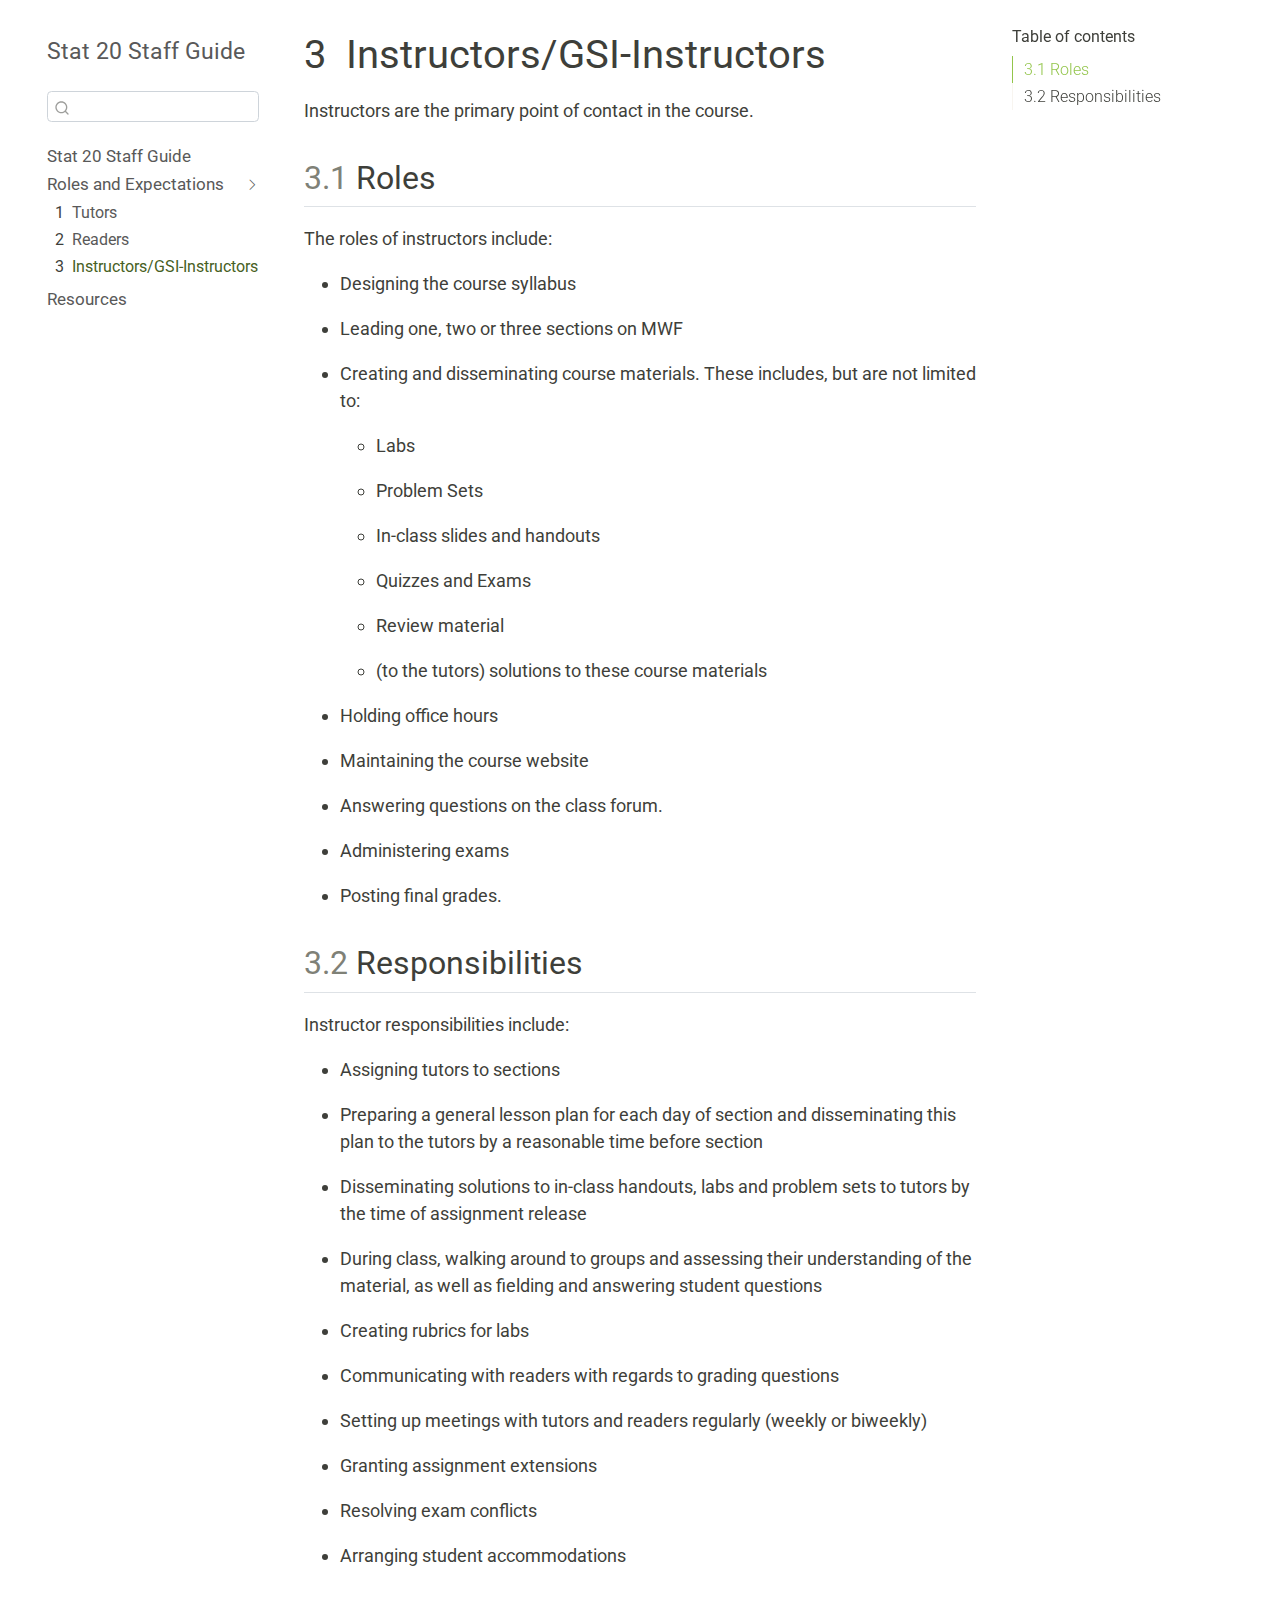
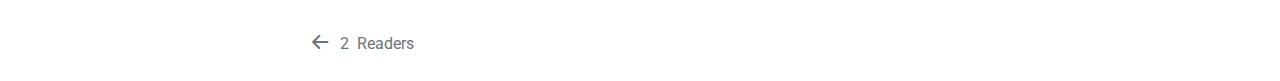
==== instructors.html @ 088738c9 "Built site for gh-pages" ====
<!DOCTYPE html>
<html xmlns="http://www.w3.org/1999/xhtml" lang="en" xml:lang="en"><head>

<meta charset="utf-8">
<meta name="generator" content="quarto-1.2.280">

<meta name="viewport" content="width=device-width, initial-scale=1.0, user-scalable=yes">


<title>Stat 20 Staff Guide - 3&nbsp; Instructors/GSI-Instructors</title>
<style>
code{white-space: pre-wrap;}
span.smallcaps{font-variant: small-caps;}
div.columns{display: flex; gap: min(4vw, 1.5em);}
div.column{flex: auto; overflow-x: auto;}
div.hanging-indent{margin-left: 1.5em; text-indent: -1.5em;}
ul.task-list{list-style: none;}
ul.task-list li input[type="checkbox"] {
  width: 0.8em;
  margin: 0 0.8em 0.2em -1.6em;
  vertical-align: middle;
}
</style>


<script src="site_libs/quarto-nav/quarto-nav.js"></script>
<script src="site_libs/quarto-nav/headroom.min.js"></script>
<script src="site_libs/clipboard/clipboard.min.js"></script>
<script src="site_libs/quarto-search/autocomplete.umd.js"></script>
<script src="site_libs/quarto-search/fuse.min.js"></script>
<script src="site_libs/quarto-search/quarto-search.js"></script>
<meta name="quarto:offset" content="./">
<link href="./readers.html" rel="prev">
<script src="site_libs/quarto-html/quarto.js"></script>
<script src="site_libs/quarto-html/popper.min.js"></script>
<script src="site_libs/quarto-html/tippy.umd.min.js"></script>
<script src="site_libs/quarto-html/anchor.min.js"></script>
<link href="site_libs/quarto-html/tippy.css" rel="stylesheet">
<link href="site_libs/quarto-html/quarto-syntax-highlighting.css" rel="stylesheet" id="quarto-text-highlighting-styles">
<script src="site_libs/bootstrap/bootstrap.min.js"></script>
<link href="site_libs/bootstrap/bootstrap-icons.css" rel="stylesheet">
<link href="site_libs/bootstrap/bootstrap.min.css" rel="stylesheet" id="quarto-bootstrap" data-mode="light">
<script id="quarto-search-options" type="application/json">{
  "location": "sidebar",
  "copy-button": false,
  "collapse-after": 3,
  "panel-placement": "start",
  "type": "textbox",
  "limit": 20,
  "language": {
    "search-no-results-text": "No results",
    "search-matching-documents-text": "matching documents",
    "search-copy-link-title": "Copy link to search",
    "search-hide-matches-text": "Hide additional matches",
    "search-more-match-text": "more match in this document",
    "search-more-matches-text": "more matches in this document",
    "search-clear-button-title": "Clear",
    "search-detached-cancel-button-title": "Cancel",
    "search-submit-button-title": "Submit"
  }
}</script>


</head>

<body class="nav-sidebar floating">

<div id="quarto-search-results"></div>
  <header id="quarto-header" class="headroom fixed-top">
  <nav class="quarto-secondary-nav" data-bs-toggle="collapse" data-bs-target="#quarto-sidebar" aria-controls="quarto-sidebar" aria-expanded="false" aria-label="Toggle sidebar navigation" onclick="if (window.quartoToggleHeadroom) { window.quartoToggleHeadroom(); }">
    <div class="container-fluid d-flex justify-content-between">
      <h1 class="quarto-secondary-nav-title"><span class="chapter-number">3</span>&nbsp; <span class="chapter-title">Instructors/GSI-Instructors</span></h1>
      <button type="button" class="quarto-btn-toggle btn" aria-label="Show secondary navigation">
        <i class="bi bi-chevron-right"></i>
      </button>
    </div>
  </nav>
</header>
<!-- content -->
<div id="quarto-content" class="quarto-container page-columns page-rows-contents page-layout-article">
<!-- sidebar -->
  <nav id="quarto-sidebar" class="sidebar collapse sidebar-navigation floating overflow-auto">
    <div class="pt-lg-2 mt-2 text-left sidebar-header">
    <div class="sidebar-title mb-0 py-0">
      <a href="./">Stat 20 Staff Guide</a> 
    </div>
      </div>
      <div class="mt-2 flex-shrink-0 align-items-center">
        <div class="sidebar-search">
        <div id="quarto-search" class="" title="Search"></div>
        </div>
      </div>
    <div class="sidebar-menu-container"> 
    <ul class="list-unstyled mt-1">
        <li class="sidebar-item">
  <div class="sidebar-item-container"> 
  <a href="./index.html" class="sidebar-item-text sidebar-link">Stat 20 Staff Guide</a>
  </div>
</li>
        <li class="sidebar-item sidebar-item-section">
      <div class="sidebar-item-container"> 
            <a class="sidebar-item-text sidebar-link text-start" data-bs-toggle="collapse" data-bs-target="#quarto-sidebar-section-1" aria-expanded="true">Roles and Expectations</a>
          <a class="sidebar-item-toggle text-start" data-bs-toggle="collapse" data-bs-target="#quarto-sidebar-section-1" aria-expanded="true">
            <i class="bi bi-chevron-right ms-2"></i>
          </a> 
      </div>
      <ul id="quarto-sidebar-section-1" class="collapse list-unstyled sidebar-section depth1 show">  
          <li class="sidebar-item">
  <div class="sidebar-item-container"> 
  <a href="./tutors.html" class="sidebar-item-text sidebar-link"><span class="chapter-number">1</span>&nbsp; <span class="chapter-title">Tutors</span></a>
  </div>
</li>
          <li class="sidebar-item">
  <div class="sidebar-item-container"> 
  <a href="./readers.html" class="sidebar-item-text sidebar-link"><span class="chapter-number">2</span>&nbsp; <span class="chapter-title">Readers</span></a>
  </div>
</li>
          <li class="sidebar-item">
  <div class="sidebar-item-container"> 
  <a href="./instructors.html" class="sidebar-item-text sidebar-link active"><span class="chapter-number">3</span>&nbsp; <span class="chapter-title">Instructors/GSI-Instructors</span></a>
  </div>
</li>
      </ul>
  </li>
        <li class="sidebar-item sidebar-item-section">
      <span class="sidebar-item-text sidebar-link text-start">Resources</span>
  </li>
    </ul>
    </div>
</nav>
<!-- margin-sidebar -->
    <div id="quarto-margin-sidebar" class="sidebar margin-sidebar">
        <nav id="TOC" role="doc-toc" class="toc-active">
    <h2 id="toc-title">Table of contents</h2>
   
  <ul>
  <li><a href="#roles" id="toc-roles" class="nav-link active" data-scroll-target="#roles"><span class="toc-section-number">3.1</span>  Roles</a></li>
  <li><a href="#responsibilities" id="toc-responsibilities" class="nav-link" data-scroll-target="#responsibilities"><span class="toc-section-number">3.2</span>  Responsibilities</a></li>
  </ul>
</nav>
    </div>
<!-- main -->
<main class="content" id="quarto-document-content">

<header id="title-block-header" class="quarto-title-block default">
<div class="quarto-title">
<h1 class="title d-none d-lg-block"><span class="chapter-number">3</span>&nbsp; <span class="chapter-title">Instructors/GSI-Instructors</span></h1>
</div>



<div class="quarto-title-meta">

    
  
    
  </div>
  

</header>

<p>Instructors are the primary point of contact in the course.</p>
<section id="roles" class="level2" data-number="3.1">
<h2 data-number="3.1" class="anchored" data-anchor-id="roles"><span class="header-section-number">3.1</span> Roles</h2>
<p>The roles of instructors include:</p>
<ul>
<li><p>Designing the course syllabus</p></li>
<li><p>Leading one, two or three sections on MWF</p></li>
<li><p>Creating and disseminating course materials. These includes, but are not limited to:</p>
<ul>
<li><p>Labs</p></li>
<li><p>Problem Sets</p></li>
<li><p>In-class slides and handouts</p></li>
<li><p>Quizzes and Exams</p></li>
<li><p>Review material</p></li>
<li><p>(to the tutors) solutions to these course materials</p></li>
</ul></li>
<li><p>Holding office hours</p></li>
<li><p>Maintaining the course website</p></li>
<li><p>Answering questions on the class forum.</p></li>
<li><p>Administering exams</p></li>
<li><p>Posting final grades.</p></li>
</ul>
</section>
<section id="responsibilities" class="level2" data-number="3.2">
<h2 data-number="3.2" class="anchored" data-anchor-id="responsibilities"><span class="header-section-number">3.2</span> Responsibilities</h2>
<p>Instructor responsibilities include:</p>
<ul>
<li><p>Assigning tutors to sections</p></li>
<li><p>Preparing a general lesson plan for each day of section and disseminating this plan to the tutors by a reasonable time before section</p></li>
<li><p>Disseminating solutions to in-class handouts, labs and problem sets to tutors by the time of assignment release</p></li>
<li><p>During class, walking around to groups and assessing their understanding of the material, as well as fielding and answering student questions</p></li>
<li><p>Creating rubrics for labs</p></li>
<li><p>Communicating with readers with regards to grading questions</p></li>
<li><p>Setting up meetings with tutors and readers regularly (weekly or biweekly)</p></li>
<li><p>Granting assignment extensions</p></li>
<li><p>Resolving exam conflicts</p></li>
<li><p>Arranging student accommodations</p></li>
</ul>


</section>

</main> <!-- /main -->
<script id="quarto-html-after-body" type="application/javascript">
window.document.addEventListener("DOMContentLoaded", function (event) {
  const toggleBodyColorMode = (bsSheetEl) => {
    const mode = bsSheetEl.getAttribute("data-mode");
    const bodyEl = window.document.querySelector("body");
    if (mode === "dark") {
      bodyEl.classList.add("quarto-dark");
      bodyEl.classList.remove("quarto-light");
    } else {
      bodyEl.classList.add("quarto-light");
      bodyEl.classList.remove("quarto-dark");
    }
  }
  const toggleBodyColorPrimary = () => {
    const bsSheetEl = window.document.querySelector("link#quarto-bootstrap");
    if (bsSheetEl) {
      toggleBodyColorMode(bsSheetEl);
    }
  }
  toggleBodyColorPrimary();  
  const icon = "";
  const anchorJS = new window.AnchorJS();
  anchorJS.options = {
    placement: 'right',
    icon: icon
  };
  anchorJS.add('.anchored');
  const clipboard = new window.ClipboardJS('.code-copy-button', {
    target: function(trigger) {
      return trigger.previousElementSibling;
    }
  });
  clipboard.on('success', function(e) {
    // button target
    const button = e.trigger;
    // don't keep focus
    button.blur();
    // flash "checked"
    button.classList.add('code-copy-button-checked');
    var currentTitle = button.getAttribute("title");
    button.setAttribute("title", "Copied!");
    let tooltip;
    if (window.bootstrap) {
      button.setAttribute("data-bs-toggle", "tooltip");
      button.setAttribute("data-bs-placement", "left");
      button.setAttribute("data-bs-title", "Copied!");
      tooltip = new bootstrap.Tooltip(button, 
        { trigger: "manual", 
          customClass: "code-copy-button-tooltip",
          offset: [0, -8]});
      tooltip.show();    
    }
    setTimeout(function() {
      if (tooltip) {
        tooltip.hide();
        button.removeAttribute("data-bs-title");
        button.removeAttribute("data-bs-toggle");
        button.removeAttribute("data-bs-placement");
      }
      button.setAttribute("title", currentTitle);
      button.classList.remove('code-copy-button-checked');
    }, 1000);
    // clear code selection
    e.clearSelection();
  });
  function tippyHover(el, contentFn) {
    const config = {
      allowHTML: true,
      content: contentFn,
      maxWidth: 500,
      delay: 100,
      arrow: false,
      appendTo: function(el) {
          return el.parentElement;
      },
      interactive: true,
      interactiveBorder: 10,
      theme: 'quarto',
      placement: 'bottom-start'
    };
    window.tippy(el, config); 
  }
  const noterefs = window.document.querySelectorAll('a[role="doc-noteref"]');
  for (var i=0; i<noterefs.length; i++) {
    const ref = noterefs[i];
    tippyHover(ref, function() {
      // use id or data attribute instead here
      let href = ref.getAttribute('data-footnote-href') || ref.getAttribute('href');
      try { href = new URL(href).hash; } catch {}
      const id = href.replace(/^#\/?/, "");
      const note = window.document.getElementById(id);
      return note.innerHTML;
    });
  }
  const findCites = (el) => {
    const parentEl = el.parentElement;
    if (parentEl) {
      const cites = parentEl.dataset.cites;
      if (cites) {
        return {
          el,
          cites: cites.split(' ')
        };
      } else {
        return findCites(el.parentElement)
      }
    } else {
      return undefined;
    }
  };
  var bibliorefs = window.document.querySelectorAll('a[role="doc-biblioref"]');
  for (var i=0; i<bibliorefs.length; i++) {
    const ref = bibliorefs[i];
    const citeInfo = findCites(ref);
    if (citeInfo) {
      tippyHover(citeInfo.el, function() {
        var popup = window.document.createElement('div');
        citeInfo.cites.forEach(function(cite) {
          var citeDiv = window.document.createElement('div');
          citeDiv.classList.add('hanging-indent');
          citeDiv.classList.add('csl-entry');
          var biblioDiv = window.document.getElementById('ref-' + cite);
          if (biblioDiv) {
            citeDiv.innerHTML = biblioDiv.innerHTML;
          }
          popup.appendChild(citeDiv);
        });
        return popup.innerHTML;
      });
    }
  }
});
</script>
<nav class="page-navigation">
  <div class="nav-page nav-page-previous">
      <a href="./readers.html" class="pagination-link">
        <i class="bi bi-arrow-left-short"></i> <span class="nav-page-text"><span class="chapter-number">2</span>&nbsp; <span class="chapter-title">Readers</span></span>
      </a>          
  </div>
  <div class="nav-page nav-page-next">
  </div>
</nav>
</div> <!-- /content -->



</body></html>
---- site_libs/quarto-html/tippy.css ----
.tippy-box[data-animation=fade][data-state=hidden]{opacity:0}[data-tippy-root]{max-width:calc(100vw - 10px)}.tippy-box{position:relative;background-color:#333;color:#fff;border-radius:4px;font-size:14px;line-height:1.4;white-space:normal;outline:0;transition-property:transform,visibility,opacity}.tippy-box[data-placement^=top]>.tippy-arrow{bottom:0}.tippy-box[data-placement^=top]>.tippy-arrow:before{bottom:-7px;left:0;border-width:8px 8px 0;border-top-color:initial;transform-origin:center top}.tippy-box[data-placement^=bottom]>.tippy-arrow{top:0}.tippy-box[data-placement^=bottom]>.tippy-arrow:before{top:-7px;left:0;border-width:0 8px 8px;border-bottom-color:initial;transform-origin:center bottom}.tippy-box[data-placement^=left]>.tippy-arrow{right:0}.tippy-box[data-placement^=left]>.tippy-arrow:before{border-width:8px 0 8px 8px;border-left-color:initial;right:-7px;transform-origin:center left}.tippy-box[data-placement^=right]>.tippy-arrow{left:0}.tippy-box[data-placement^=right]>.tippy-arrow:before{left:-7px;border-width:8px 8px 8px 0;border-right-color:initial;transform-origin:center right}.tippy-box[data-inertia][data-state=visible]{transition-timing-function:cubic-bezier(.54,1.5,.38,1.11)}.tippy-arrow{width:16px;height:16px;color:#333}.tippy-arrow:before{content:"";position:absolute;border-color:transparent;border-style:solid}.tippy-content{position:relative;padding:5px 9px;z-index:1}
---- site_libs/quarto-html/quarto-syntax-highlighting.css ----
/* quarto syntax highlight colors */
:root {
  --quarto-hl-ot-color: #003B4F;
  --quarto-hl-at-color: #657422;
  --quarto-hl-ss-color: #20794D;
  --quarto-hl-an-color: #5E5E5E;
  --quarto-hl-fu-color: #4758AB;
  --quarto-hl-st-color: #20794D;
  --quarto-hl-cf-color: #003B4F;
  --quarto-hl-op-color: #5E5E5E;
  --quarto-hl-er-color: #AD0000;
  --quarto-hl-bn-color: #AD0000;
  --quarto-hl-al-color: #AD0000;
  --quarto-hl-va-color: #111111;
  --quarto-hl-bu-color: inherit;
  --quarto-hl-ex-color: inherit;
  --quarto-hl-pp-color: #AD0000;
  --quarto-hl-in-color: #5E5E5E;
  --quarto-hl-vs-color: #20794D;
  --quarto-hl-wa-color: #5E5E5E;
  --quarto-hl-do-color: #5E5E5E;
  --quarto-hl-im-color: #00769E;
  --quarto-hl-ch-color: #20794D;
  --quarto-hl-dt-color: #AD0000;
  --quarto-hl-fl-color: #AD0000;
  --quarto-hl-co-color: #5E5E5E;
  --quarto-hl-cv-color: #5E5E5E;
  --quarto-hl-cn-color: #8f5902;
  --quarto-hl-sc-color: #5E5E5E;
  --quarto-hl-dv-color: #AD0000;
  --quarto-hl-kw-color: #003B4F;
}

/* other quarto variables */
:root {
  --quarto-font-monospace: SFMono-Regular, Menlo, Monaco, Consolas, "Liberation Mono", "Courier New", monospace;
}

pre > code.sourceCode > span {
  color: #003B4F;
}

code span {
  color: #003B4F;
}

code.sourceCode > span {
  color: #003B4F;
}

div.sourceCode,
div.sourceCode pre.sourceCode {
  color: #003B4F;
}

code span.ot {
  color: #003B4F;
}

code span.at {
  color: #657422;
}

code span.ss {
  color: #20794D;
}

code span.an {
  color: #5E5E5E;
}

code span.fu {
  color: #4758AB;
}

code span.st {
  color: #20794D;
}

code span.cf {
  color: #003B4F;
}

code span.op {
  color: #5E5E5E;
}

code span.er {
  color: #AD0000;
}

code span.bn {
  color: #AD0000;
}

code span.al {
  color: #AD0000;
}

code span.va {
  color: #111111;
}

code span.pp {
  color: #AD0000;
}

code span.in {
  color: #5E5E5E;
}

code span.vs {
  color: #20794D;
}

code span.wa {
  color: #5E5E5E;
  font-style: italic;
}

code span.do {
  color: #5E5E5E;
  font-style: italic;
}

code span.im {
  color: #00769E;
}

code span.ch {
  color: #20794D;
}

code span.dt {
  color: #AD0000;
}

code span.fl {
  color: #AD0000;
}

code span.co {
  color: #5E5E5E;
}

code span.cv {
  color: #5E5E5E;
  font-style: italic;
}

code span.cn {
  color: #8f5902;
}

code span.sc {
  color: #5E5E5E;
}

code span.dv {
  color: #AD0000;
}

code span.kw {
  color: #003B4F;
}

.prevent-inlining {
  content: "</";
}

/*# sourceMappingURL=debc5d5d77c3f9108843748ff7464032.css.map */
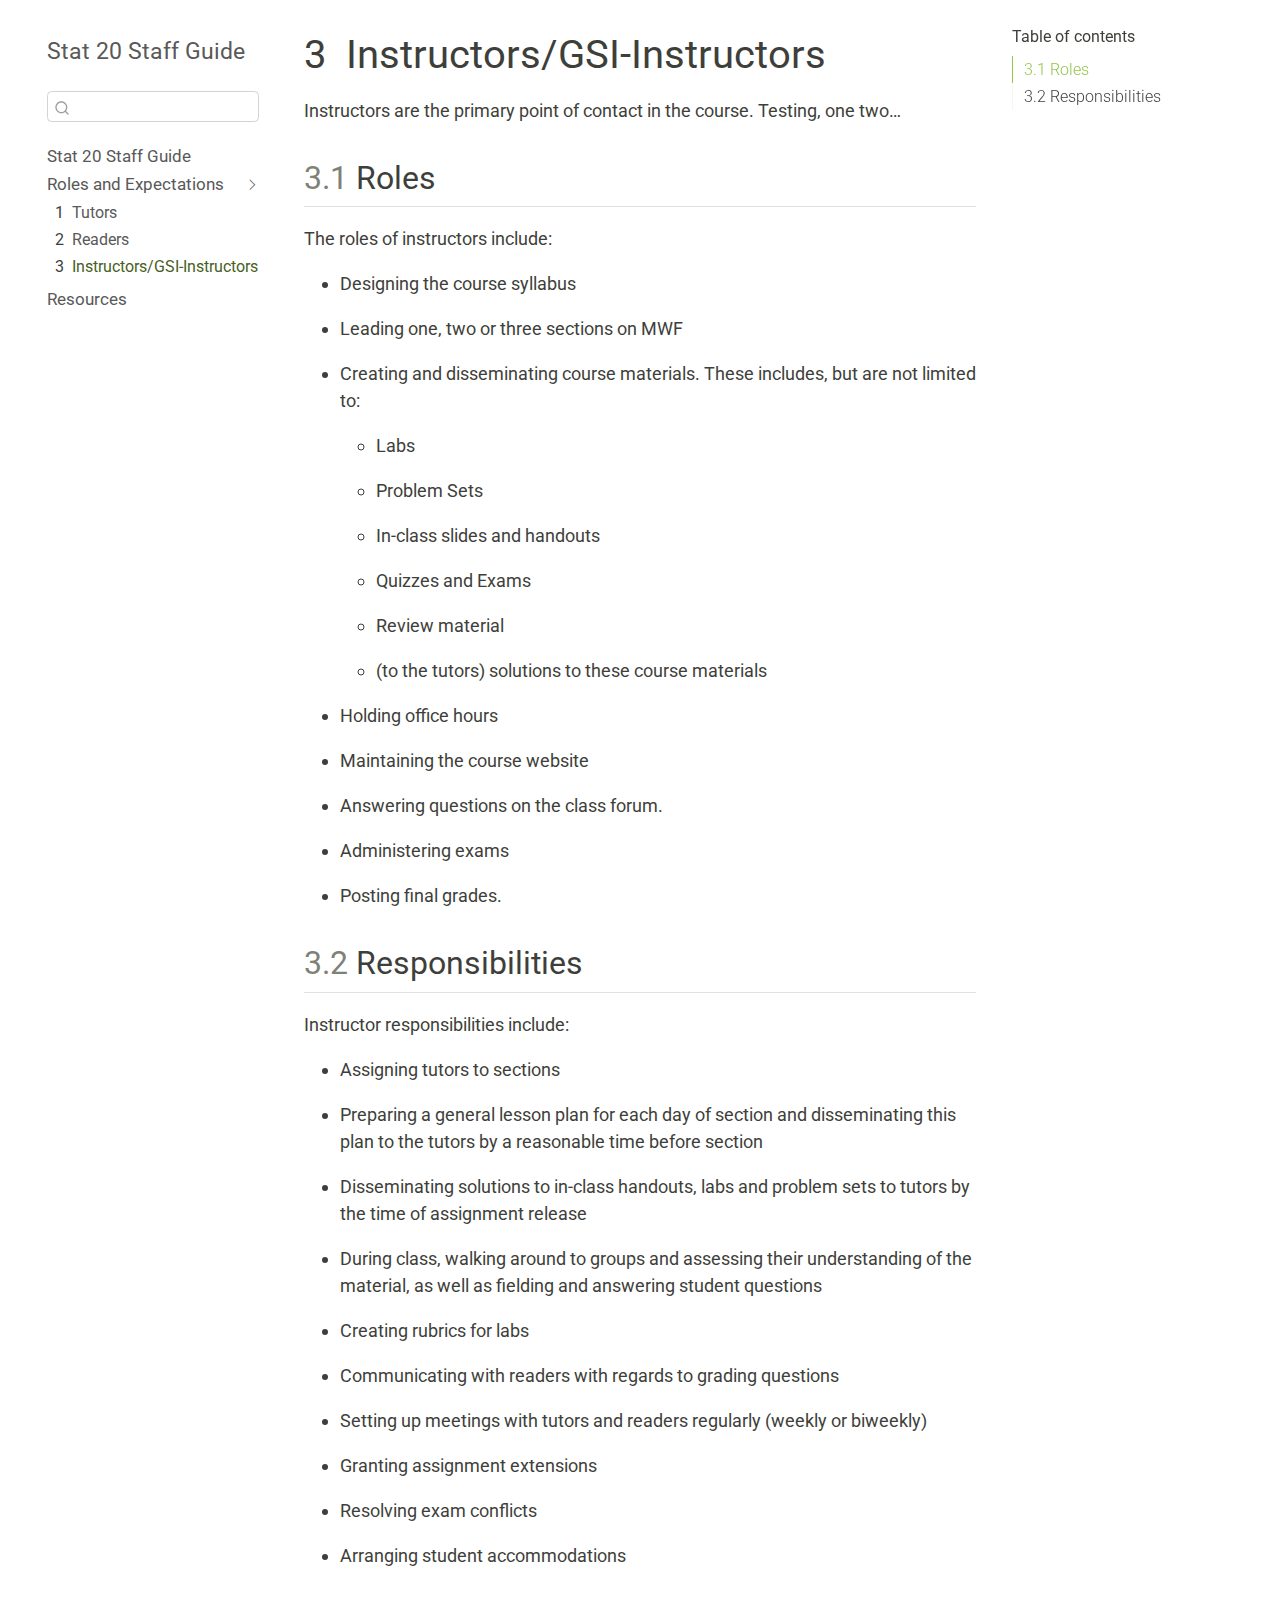
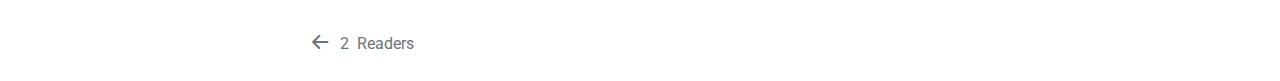
==== commit 67cd6370: "Built site for gh-pages" ====
--- a/instructors.html
+++ b/instructors.html
@@ -159,7 +159,7 @@
 
 </header>
 
-<p>Instructors are the primary point of contact in the course.</p>
+<p>Instructors are the primary point of contact in the course. Testing, one two…</p>
 <section id="roles" class="level2" data-number="3.1">
 <h2 data-number="3.1" class="anchored" data-anchor-id="roles"><span class="header-section-number">3.1</span> Roles</h2>
 <p>The roles of instructors include:</p>
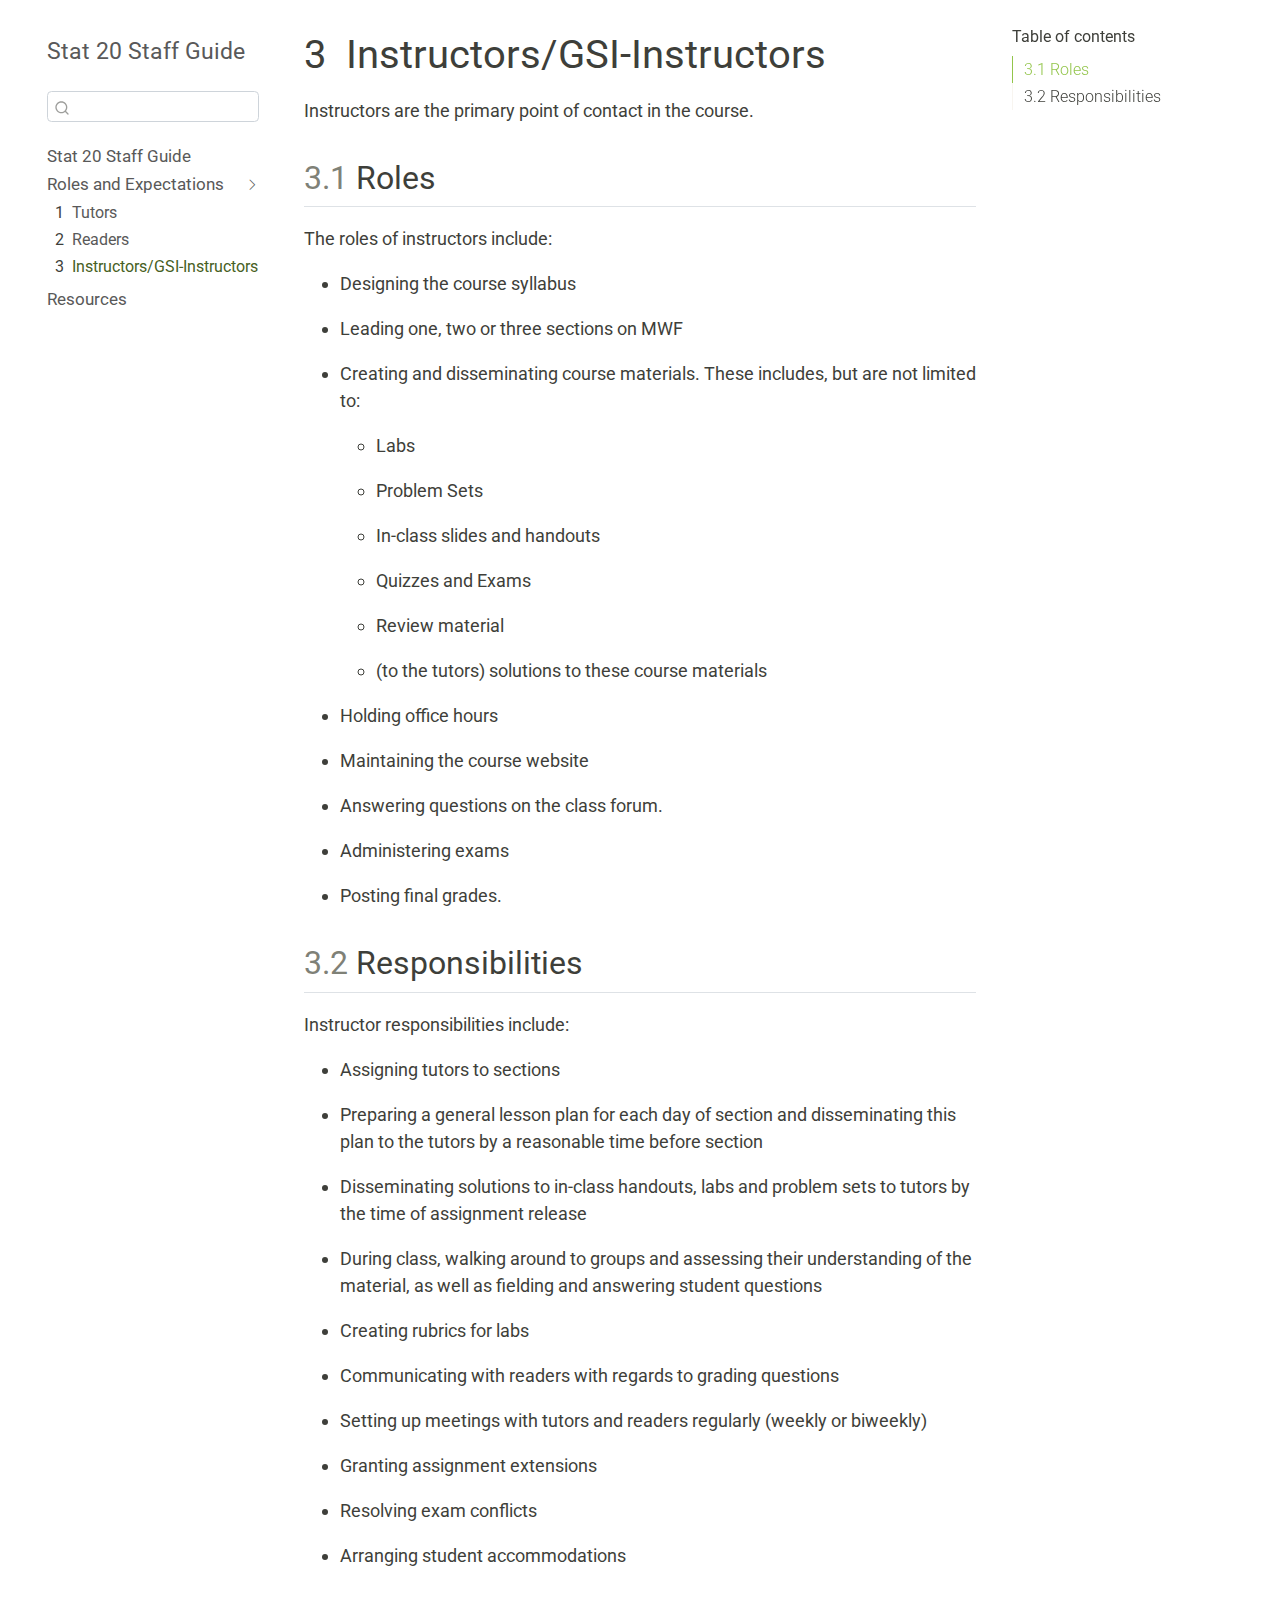
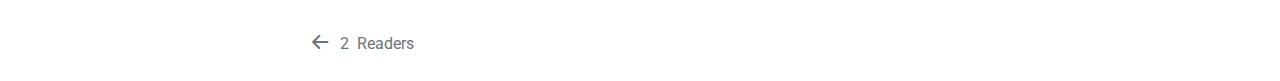
==== commit b07e0d4e: "Built site for gh-pages" ====
--- a/instructors.html
+++ b/instructors.html
@@ -159,7 +159,7 @@
 
 </header>
 
-<p>Instructors are the primary point of contact in the course. Testing, one two…</p>
+<p>Instructors are the primary point of contact in the course.</p>
 <section id="roles" class="level2" data-number="3.1">
 <h2 data-number="3.1" class="anchored" data-anchor-id="roles"><span class="header-section-number">3.1</span> Roles</h2>
 <p>The roles of instructors include:</p>
